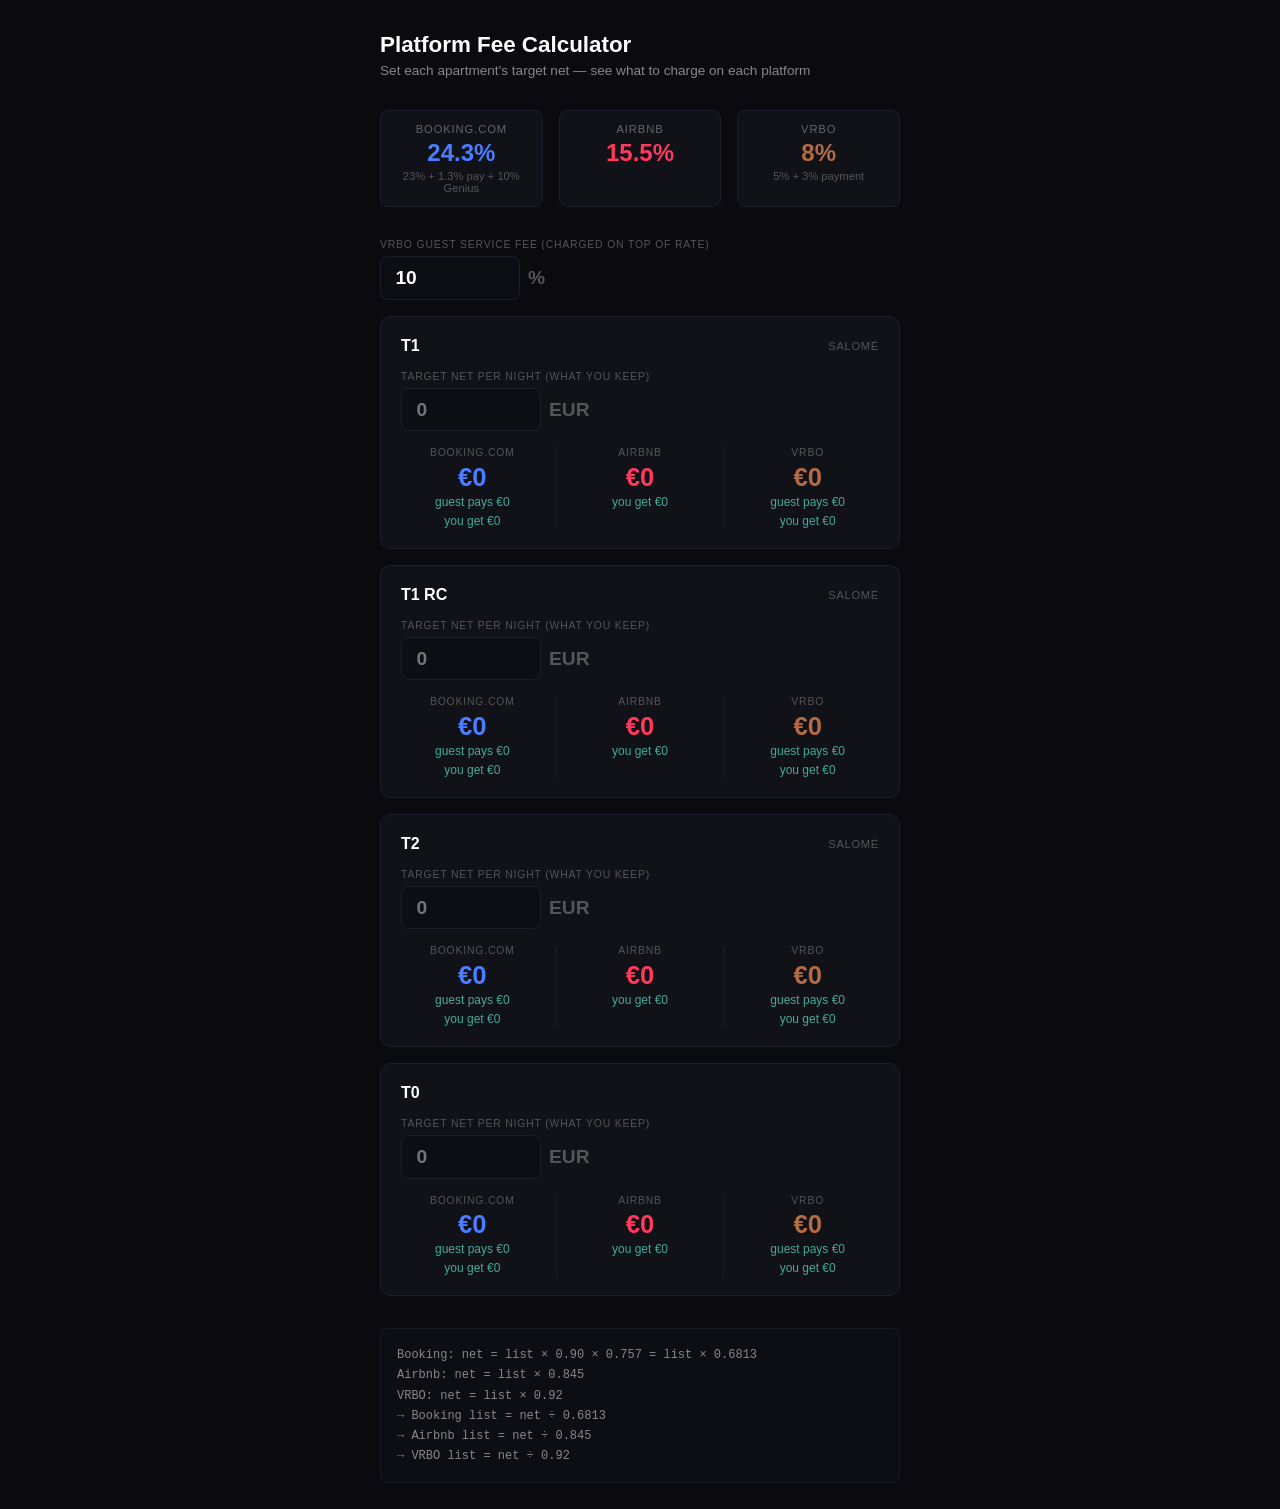
==== fee-calculator.html @ cbc7a429 "Show VRBO guest fee and guest-paid amount in fee calculator" ====
<!DOCTYPE html>
<html lang="en">
<head>
  <meta charset="UTF-8">
  <meta name="viewport" content="width=device-width, initial-scale=1.0">
  <title>Platform Fee Calculator</title>
  <style>
    * { margin: 0; padding: 0; box-sizing: border-box; }

    body {
      font-family: -apple-system, BlinkMacSystemFont, 'Segoe UI', Roboto, sans-serif;
      background: #0a0a0f;
      color: #e0e0e0;
      min-height: 100vh;
      padding: 2rem 1rem;
    }

    .container {
      max-width: 520px;
      margin: 0 auto;
    }

    h1 {
      font-size: 1.4rem;
      font-weight: 600;
      color: #fff;
      margin-bottom: 0.3rem;
    }

    .subtitle {
      font-size: 0.85rem;
      color: #888;
      margin-bottom: 2rem;
    }

    .fee-info {
      display: flex;
      gap: 1rem;
      margin-bottom: 2rem;
    }

    .fee-badge {
      flex: 1;
      background: #111118;
      border: 1px solid #1e1e2a;
      border-radius: 8px;
      padding: 0.75rem 1rem;
      text-align: center;
    }

    .fee-badge .platform {
      font-size: 0.7rem;
      text-transform: uppercase;
      letter-spacing: 0.08em;
      color: #666;
      margin-bottom: 0.25rem;
    }

    .fee-badge .rate {
      font-size: 1.5rem;
      font-weight: 700;
      color: #fff;
    }

    .fee-badge.booking .rate { color: #4a7dff; }
    .fee-badge.airbnb .rate { color: #ff385c; }
    .fee-badge.vrbo .rate { color: #b26b42; }

    .fee-badge .extra {
      font-size: 0.7rem;
      color: #555;
      margin-top: 0.2rem;
    }

    .apt-input {
      margin-bottom: 1rem;
    }

    .apt-input label {
      display: block;
      font-size: 0.65rem;
      text-transform: uppercase;
      letter-spacing: 0.08em;
      color: #555;
      margin-bottom: 0.4rem;
    }

    .apt-input .input-row {
      display: flex;
      align-items: center;
      gap: 0.5rem;
    }

    .apt-input input {
      flex: 1;
      background: #0d0d14;
      border: 1px solid #1e1e2a;
      border-radius: 8px;
      padding: 0.6rem 0.9rem;
      color: #fff;
      font-size: 1.2rem;
      font-weight: 600;
      outline: none;
      transition: border-color 0.2s;
      max-width: 140px;
    }

    .apt-input input:focus {
      border-color: #333;
    }

    .apt-input .currency {
      font-size: 1.2rem;
      font-weight: 600;
      color: #555;
    }

    .apartments {
      display: flex;
      flex-direction: column;
      gap: 1rem;
    }

    .apt-card {
      background: #111118;
      border: 1px solid #1e1e2a;
      border-radius: 10px;
      padding: 1.25rem;
    }

    .apt-header {
      display: flex;
      justify-content: space-between;
      align-items: center;
      margin-bottom: 1rem;
    }

    .apt-name {
      font-size: 1rem;
      font-weight: 600;
      color: #fff;
    }

    .apt-location {
      font-size: 0.7rem;
      color: #555;
      text-transform: uppercase;
      letter-spacing: 0.06em;
    }

    .platforms {
      display: flex;
      gap: 0.75rem;
    }

    .platform-col {
      flex: 1;
      text-align: center;
    }

    .platform-col .label {
      font-size: 0.65rem;
      text-transform: uppercase;
      letter-spacing: 0.08em;
      color: #555;
      margin-bottom: 0.4rem;
    }

    .platform-col .price {
      font-size: 1.6rem;
      font-weight: 700;
      color: #fff;
      line-height: 1;
    }

    .platform-col .net {
      font-size: 0.75rem;
      color: #4a9;
      margin-top: 0.3rem;
    }

    .platform-col.booking .price { color: #4a7dff; }
    .platform-col.airbnb .price { color: #ff385c; }
    .platform-col.vrbo .price { color: #b26b42; }

    .divider {
      width: 1px;
      background: #1e1e2a;
    }

    .formula {
      margin-top: 2rem;
      padding: 1rem;
      background: #0d0d14;
      border: 1px solid #1a1a24;
      border-radius: 8px;
      font-size: 0.75rem;
      color: #555;
      line-height: 1.6;
    }

    .formula code {
      color: #888;
      font-family: 'SF Mono', 'Fira Code', monospace;
    }

    @media (max-width: 400px) {
      .platform-col .price { font-size: 1.2rem; }
      .platform-col .net { font-size: 0.65rem; }
      .fee-info { flex-direction: column; gap: 0.5rem; }
    }
  </style>
</head>
<body>
  <div class="container">
    <h1>Platform Fee Calculator</h1>
    <p class="subtitle">Set each apartment's target net — see what to charge on each platform</p>

    <div class="fee-info">
      <div class="fee-badge booking">
        <div class="platform">Booking.com</div>
        <div class="rate">24.3%</div>
        <div class="extra">23% + 1.3% pay + 10% Genius</div>
      </div>
      <div class="fee-badge airbnb">
        <div class="platform">Airbnb</div>
        <div class="rate">15.5%</div>
      </div>
      <div class="fee-badge vrbo">
        <div class="platform">VRBO</div>
        <div class="rate">8%</div>
        <div class="extra">5% + 3% payment</div>
      </div>
    </div>

    <div class="apt-input settings">
      <label>VRBO guest service fee (charged on top of rate)</label>
      <div class="input-row">
        <input type="number" id="vrboGuestFee" value="10" min="0" step="0.5" inputmode="decimal">
        <span class="currency">%</span>
      </div>
    </div>

    <div class="apartments" id="apartments"></div>

    <div class="formula">
      <code>Booking: net = list × 0.90 × 0.757 = list × 0.6813</code><br>
      <code>Airbnb: net = list × 0.845</code><br>
      <code>VRBO: net = list × 0.92</code><br>
      <code>→ Booking list = net ÷ 0.6813</code><br>
      <code>→ Airbnb list = net ÷ 0.845</code><br>
      <code>→ VRBO list = net ÷ 0.92</code>
    </div>
  </div>

  <script>
    const APARTMENTS = [
      { name: 'T1', location: 'Salomé' },
      { name: 'T1 RC', location: 'Salomé' },
      { name: 'T2', location: 'Salomé' },
      { name: 'T0', location: '' },
    ];

    const BOOKING_FEE = 0.23;
    const BOOKING_PAYMENT_FEE = 0.013;
    const BOOKING_GENIUS = 0.10;
    const AIRBNB_FEE = 0.155;
    const VRBO_FEE = 0.08;

    // Booking: list → 10% Genius → guest pays 90% → 24.3% fees (23% + 1.3% payment) on that
    // net = list × (1 - 0.10) × (1 - 0.243) = list × 0.6813
    // list = net ÷ 0.6813
    const BOOKING_TOTAL_FEE = BOOKING_FEE + BOOKING_PAYMENT_FEE; // 0.243
    const BOOKING_NET = (1 - BOOKING_GENIUS) * (1 - BOOKING_TOTAL_FEE); // 0.6813

    // Airbnb: list price → 15.5% host fee
    // net = list × (1 - 0.155) = list × 0.845
    const AIRBNB_NET = 1 - AIRBNB_FEE; // 0.845

    // VRBO: list price → 8% host fee (5% commission + 3% payment fee)
    // net = list × (1 - 0.08) = list × 0.92
    const VRBO_NET = 1 - VRBO_FEE; // 0.92

    function calc(targetNet, vrboGuestFee) {
      const booking = targetNet / BOOKING_NET;
      const airbnb = targetNet / AIRBNB_NET;
      const vrbo = targetNet / VRBO_NET;
      const guestPaysBooking = booking * (1 - BOOKING_GENIUS);
      const guestPaysVrbo = vrbo * (1 + vrboGuestFee);
      return {
        booking: Math.round(booking),
        airbnb: Math.round(airbnb),
        vrbo: Math.round(vrbo),
        guestPaysBooking: Math.round(guestPaysBooking),
        guestPaysVrbo: Math.round(guestPaysVrbo),
        netBooking: Math.round(guestPaysBooking * (1 - BOOKING_TOTAL_FEE)),
        netAirbnb: Math.round(airbnb * AIRBNB_NET),
        netVrbo: Math.round(vrbo * VRBO_NET),
      };
    }

    function render() {
      const container = document.getElementById('apartments');
      container.innerHTML = '';

      APARTMENTS.forEach((apt, idx) => {
        const card = document.createElement('div');
        card.className = 'apt-card';
        card.innerHTML = `
          <div class="apt-header">
            <span class="apt-name">${apt.name}</span>
            ${apt.location ? `<span class="apt-location">${apt.location}</span>` : ''}
          </div>
          <div class="apt-input">
            <label>Target net per night (what you keep)</label>
            <div class="input-row">
              <input type="number" class="apt-net" data-idx="${idx}" min="0" step="1" inputmode="decimal" placeholder="0">
              <span class="currency">EUR</span>
            </div>
          </div>
          <div class="platforms">
            <div class="platform-col booking">
              <div class="label">Booking.com</div>
              <div class="price">&euro;<span class="v-booking">-</span></div>
              <div class="net">guest pays &euro;<span class="v-guest">-</span></div>
              <div class="net">you get &euro;<span class="v-netbooking">-</span></div>
            </div>
            <div class="divider"></div>
            <div class="platform-col airbnb">
              <div class="label">Airbnb</div>
              <div class="price">&euro;<span class="v-airbnb">-</span></div>
              <div class="net">you get &euro;<span class="v-netairbnb">-</span></div>
            </div>
            <div class="divider"></div>
            <div class="platform-col vrbo">
              <div class="label">VRBO</div>
              <div class="price">&euro;<span class="v-vrbo">-</span></div>
              <div class="net">guest pays &euro;<span class="v-guestvrbo">-</span></div>
              <div class="net">you get &euro;<span class="v-netvrbo">-</span></div>
            </div>
          </div>
        `;
        container.appendChild(card);

        const input = card.querySelector('.apt-net');
        input.value = apt.defaultNet !== undefined ? apt.defaultNet : '';
        input.addEventListener('input', () => updateCard(card, input.value));
        updateCard(card, input.value);
      });
    }

    function updateCard(card, rawValue) {
      const target = parseFloat(rawValue) || 0;
      const vrboGuestFee = (parseFloat(document.getElementById('vrboGuestFee').value) || 0) / 100;
      const r = calc(target, vrboGuestFee);
      card.querySelector('.v-booking').textContent = r.booking;
      card.querySelector('.v-guest').textContent = r.guestPaysBooking;
      card.querySelector('.v-netbooking').textContent = r.netBooking;
      card.querySelector('.v-airbnb').textContent = r.airbnb;
      card.querySelector('.v-netairbnb').textContent = r.netAirbnb;
      card.querySelector('.v-vrbo').textContent = r.vrbo;
      card.querySelector('.v-guestvrbo').textContent = r.guestPaysVrbo;
      card.querySelector('.v-netvrbo').textContent = r.netVrbo;
    }

    function refreshAll() {
      document.querySelectorAll('.apt-card').forEach(card => {
        const input = card.querySelector('.apt-net');
        updateCard(card, input.value);
      });
    }

    document.getElementById('vrboGuestFee').addEventListener('input', refreshAll);

    render();
  </script>
</body>
</html>
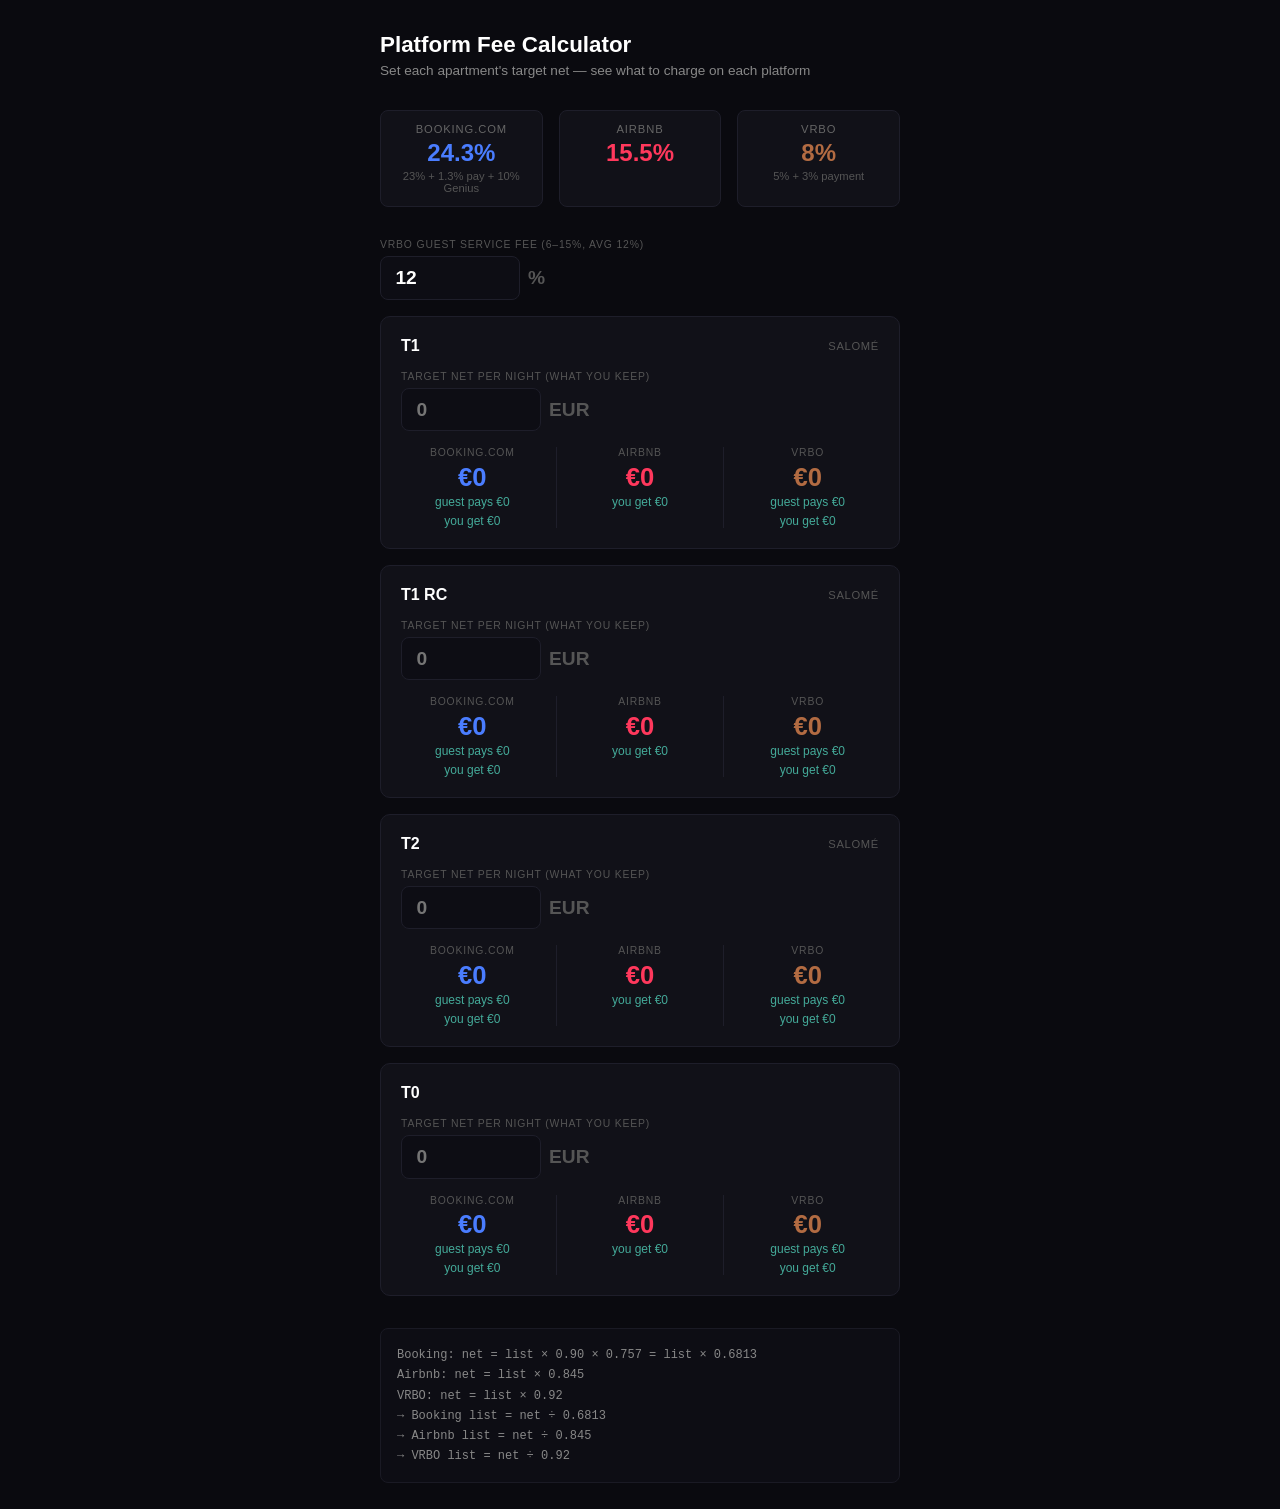
==== commit 1ffc4301: "Set VRBO guest fee default to 12%" ====
--- a/fee-calculator.html
+++ b/fee-calculator.html
@@ -234,9 +234,9 @@
     </div>
 
     <div class="apt-input settings">
-      <label>VRBO guest service fee (charged on top of rate)</label>
+      <label>VRBO guest service fee (6–15%, avg 12%)</label>
       <div class="input-row">
-        <input type="number" id="vrboGuestFee" value="10" min="0" step="0.5" inputmode="decimal">
+        <input type="number" id="vrboGuestFee" value="12" min="0" step="0.5" inputmode="decimal">
         <span class="currency">%</span>
       </div>
     </div>
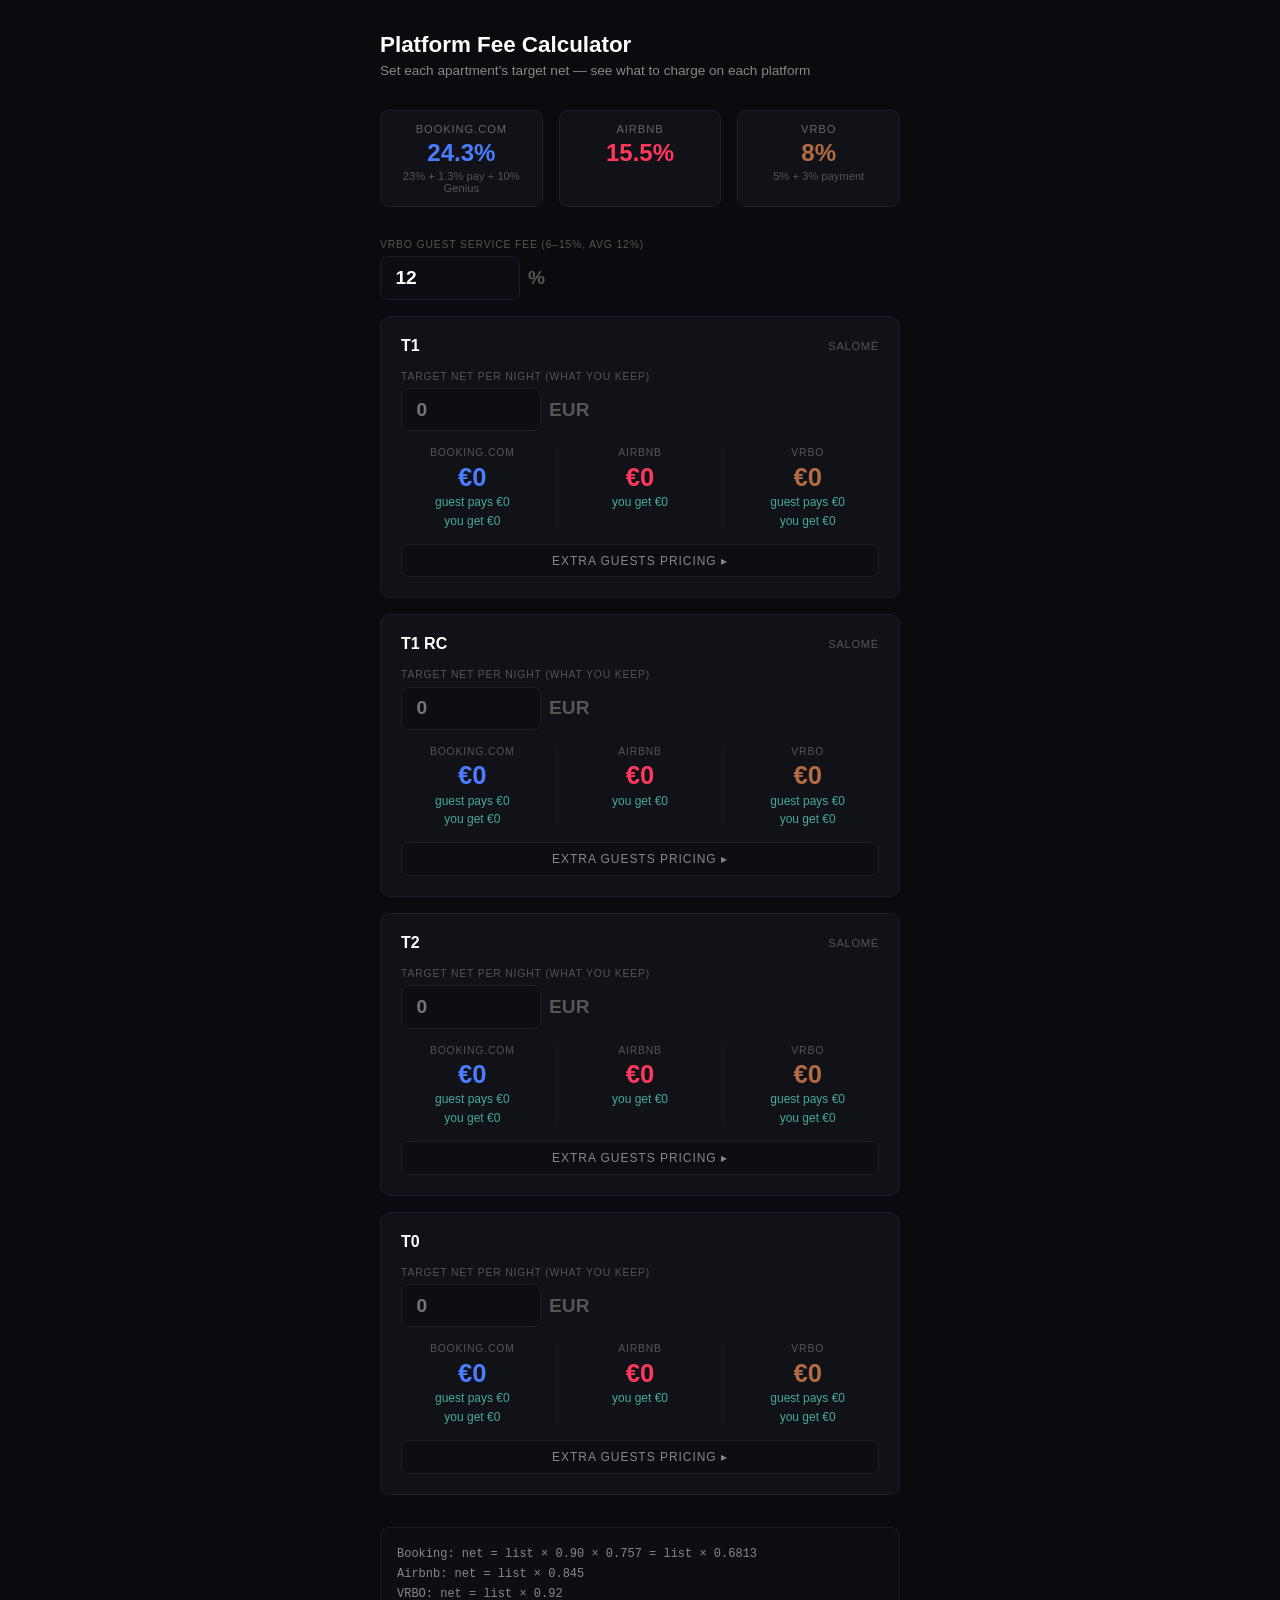
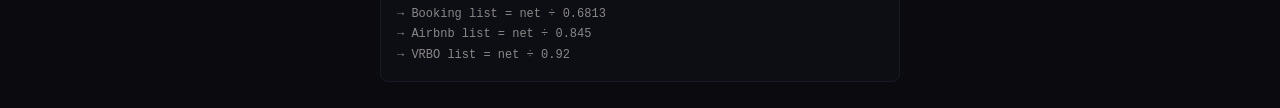
==== commit 2acfedcf: "Add extra guests pricing tab with derived Airbnb flat fees" ====
--- a/fee-calculator.html
+++ b/fee-calculator.html
@@ -187,6 +187,89 @@
       width: 1px;
       background: #1e1e2a;
     }
+
+    .extra-toggle {
+      width: 100%;
+      margin-top: 1rem;
+      padding: 0.55rem;
+      background: #0d0d14;
+      border: 1px solid #1e1e2a;
+      border-radius: 8px;
+      color: #888;
+      font-size: 0.75rem;
+      text-transform: uppercase;
+      letter-spacing: 0.08em;
+      cursor: pointer;
+      transition: border-color 0.2s, color 0.2s;
+    }
+
+    .extra-toggle:hover {
+      border-color: #333;
+      color: #ccc;
+    }
+
+    .extra-section {
+      display: none;
+      margin-top: 1rem;
+      border-top: 1px solid #1e1e2a;
+      padding-top: 1rem;
+    }
+
+    .extra-section.open { display: block; }
+
+    .extra-summary {
+      font-size: 0.85rem;
+      color: #aaa;
+      line-height: 1.5;
+      margin-bottom: 1rem;
+    }
+
+    .extra-summary strong { color: #fff; }
+
+    .extra-inputs {
+      display: flex;
+      gap: 1rem;
+      margin-bottom: 1rem;
+    }
+
+    .extra-inputs .apt-input { margin-bottom: 0; }
+
+    .extra-inputs .apt-input input { max-width: 110px; }
+
+    .extra-table {
+      width: 100%;
+      border-collapse: collapse;
+      font-size: 0.8rem;
+    }
+
+    .extra-table th {
+      text-align: left;
+      color: #555;
+      font-weight: 600;
+      text-transform: uppercase;
+      font-size: 0.65rem;
+      letter-spacing: 0.06em;
+      padding: 0.4rem 0.5rem;
+      border-bottom: 1px solid #1e1e2a;
+    }
+
+    .extra-table td {
+      padding: 0.45rem 0.5rem;
+      border-bottom: 1px solid #12121a;
+      color: #bbb;
+      text-align: right;
+    }
+
+    .extra-table td:first-child { text-align: left; color: #fff; font-weight: 600; }
+
+    .extra-table tr.base-row td { color: #888; }
+
+    .extra-table tr.match-row td {
+      background: rgba(74, 125, 255, 0.08);
+      color: #fff;
+    }
+
+    .extra-table td .nan { color: #666; }
 
     .formula {
       margin-top: 2rem;
@@ -254,11 +337,12 @@
   </div>
 
   <script>
+    // Booking per-occupancy multipliers (%; base occupancy = 0%)
     const APARTMENTS = [
-      { name: 'T1', location: 'Salomé' },
-      { name: 'T1 RC', location: 'Salomé' },
-      { name: 'T2', location: 'Salomé' },
-      { name: 'T0', location: '' },
+      { name: 'T1', location: 'Salomé', basePax: 2, maxPax: 4, mult: { 1: -10, 3: 15, 4: 25 } },
+      { name: 'T1 RC', location: 'Salomé', basePax: 2, maxPax: 4, mult: { 1: -10, 3: 15, 4: 25 } },
+      { name: 'T2', location: 'Salomé', basePax: 4, maxPax: 6, mult: { 1: -10, 2: -7, 3: -5, 5: 18, 6: 25 } },
+      { name: 'T0', location: '', basePax: 2, maxPax: 3, mult: { 1: -5, 3: 20 } },
     ];
 
     const BOOKING_FEE = 0.23;
@@ -339,6 +423,37 @@
               <div class="net">you get &euro;<span class="v-netvrbo">-</span></div>
             </div>
           </div>
+          <button type="button" class="extra-toggle" data-idx="${idx}">Extra guests pricing &#9656;</button>
+          <div class="extra-section" data-idx="${idx}">
+            <div class="extra-summary"></div>
+            <div class="extra-inputs">
+              <div class="apt-input">
+                <label>Base rate / night</label>
+                <div class="input-row">
+                  <input type="number" class="extra-base" data-idx="${idx}" min="0" step="1" inputmode="decimal">
+                  <span class="currency">EUR</span>
+                </div>
+              </div>
+              <div class="apt-input">
+                <label>Stay (nights)</label>
+                <div class="input-row">
+                  <input type="number" class="extra-nights" data-idx="${idx}" value="5" min="1" step="1" inputmode="decimal">
+                </div>
+              </div>
+            </div>
+            <table class="extra-table">
+              <thead>
+                <tr>
+                  <th>Guests</th>
+                  <th>Booking /night (with Genius)</th>
+                  <th>Airbnb /night</th>
+                  <th>Booking stay</th>
+                  <th>Airbnb stay</th>
+                </tr>
+              </thead>
+              <tbody></tbody>
+            </table>
+          </div>
         `;
         container.appendChild(card);
 
@@ -346,7 +461,81 @@
         input.value = apt.defaultNet !== undefined ? apt.defaultNet : '';
         input.addEventListener('input', () => updateCard(card, input.value));
         updateCard(card, input.value);
+
+        const toggle = card.querySelector('.extra-toggle');
+        toggle.addEventListener('click', () => {
+          const section = card.querySelector('.extra-section');
+          const isOpen = section.classList.toggle('open');
+          toggle.textContent = isOpen ? 'Extra guests pricing \u25be' : 'Extra guests pricing \u25b8';
+          updateExtra(card);
+        });
+
+        const baseInput = card.querySelector('.extra-base');
+        baseInput.addEventListener('input', () => updateExtra(card));
+
+        const nightsInput = card.querySelector('.extra-nights');
+        nightsInput.addEventListener('input', () => updateExtra(card));
       });
+    }
+
+    function updateExtra(card) {
+      const idx = parseInt(card.querySelector('.extra-toggle').dataset.idx);
+      const apt = APARTMENTS[idx];
+      const targetNet = parseFloat(card.querySelector('.apt-net').value) || 0;
+      const r = calc(targetNet, 0.12);
+
+      // Default base rate = Airbnb list price for that net; editable
+      const baseInput = card.querySelector('.extra-base');
+      if (!card.dataset.baseSet) {
+        baseInput.value = r.airbnb;
+        card.dataset.baseSet = '1';
+      }
+      const R = parseFloat(baseInput.value) || 0;
+      const nights = parseFloat(card.querySelector('.extra-nights').value) || 1;
+
+      // Booking extra % for first extra guest → derives Airbnb flat fee X
+      const firstExtra = apt.basePax + 1;
+      const firstExtraMult = (apt.mult[firstExtra] !== undefined) ? apt.mult[firstExtra] : 0;
+      // X = R × ((1 + m%) × 0.90 − 1)  [Genius 10% applied on Booking]
+      const X = Math.round(R * (((1 + firstExtraMult / 100) * 0.90) - 1));
+
+      const genius = 0.10;
+      const tbody = card.querySelector('.extra-table tbody');
+      tbody.innerHTML = '';
+
+      for (let pax = 1; pax <= apt.maxPax; pax++) {
+        const m = (apt.mult[pax] !== undefined) ? apt.mult[pax] : 0;
+        const bookingNight = Math.round(R * (1 + m / 100) * (1 - genius));
+        const airbnbNight = Math.round(R + X * Math.max(0, pax - apt.basePax));
+        const bookingStay = bookingNight * nights;
+        const airbnbStay = airbnbNight * nights;
+
+        const tr = document.createElement('tr');
+        if (pax === apt.basePax) tr.className = 'base-row';
+        if (pax === firstExtra) tr.className = 'match-row';
+        const multLabel = (m === 0) ? ''
+          : (m > 0 ? `+${m}%` : `${m}%`);
+        tr.innerHTML = `
+          <td>${pax} pax</td>
+          <td>&euro;${bookingNight} <span style="color:#666">${multLabel}</span></td>
+          <td>&euro;${airbnbNight}</td>
+          <td>&euro;${bookingStay}</td>
+          <td>&euro;${airbnbStay}</td>
+        `;
+        tbody.appendChild(tr);
+      }
+
+      const summary = card.querySelector('.extra-summary');
+      summary.innerHTML = `
+        Base occupancy <strong>${apt.basePax} pax</strong> (included in rate).
+        On Booking, first extra guest adds
+        <strong>${firstExtraMult > 0 ? '+' : ''}${firstExtraMult}%</strong> before the 10% Genius discount.
+        <br>
+        Airbnb extra fee to set:
+        <strong>&euro;${X} per person / night</strong>
+        (${R === 0 ? '0' : Math.round(((1 + firstExtraMult / 100) * 0.90 - 1) * 100)}% of base rate) &mdash; this makes
+        <strong>${firstExtra} pax</strong> match Booking exactly.
+      `;
     }
 
     function updateCard(card, rawValue) {
@@ -361,6 +550,11 @@
       card.querySelector('.v-vrbo').textContent = r.vrbo;
       card.querySelector('.v-guestvrbo').textContent = r.guestPaysVrbo;
       card.querySelector('.v-netvrbo').textContent = r.netVrbo;
+      const section = card.querySelector('.extra-section');
+      if (section && section.classList.contains('open')) {
+        delete card.dataset.baseSet;
+        updateExtra(card);
+      }
     }
 
     function refreshAll() {
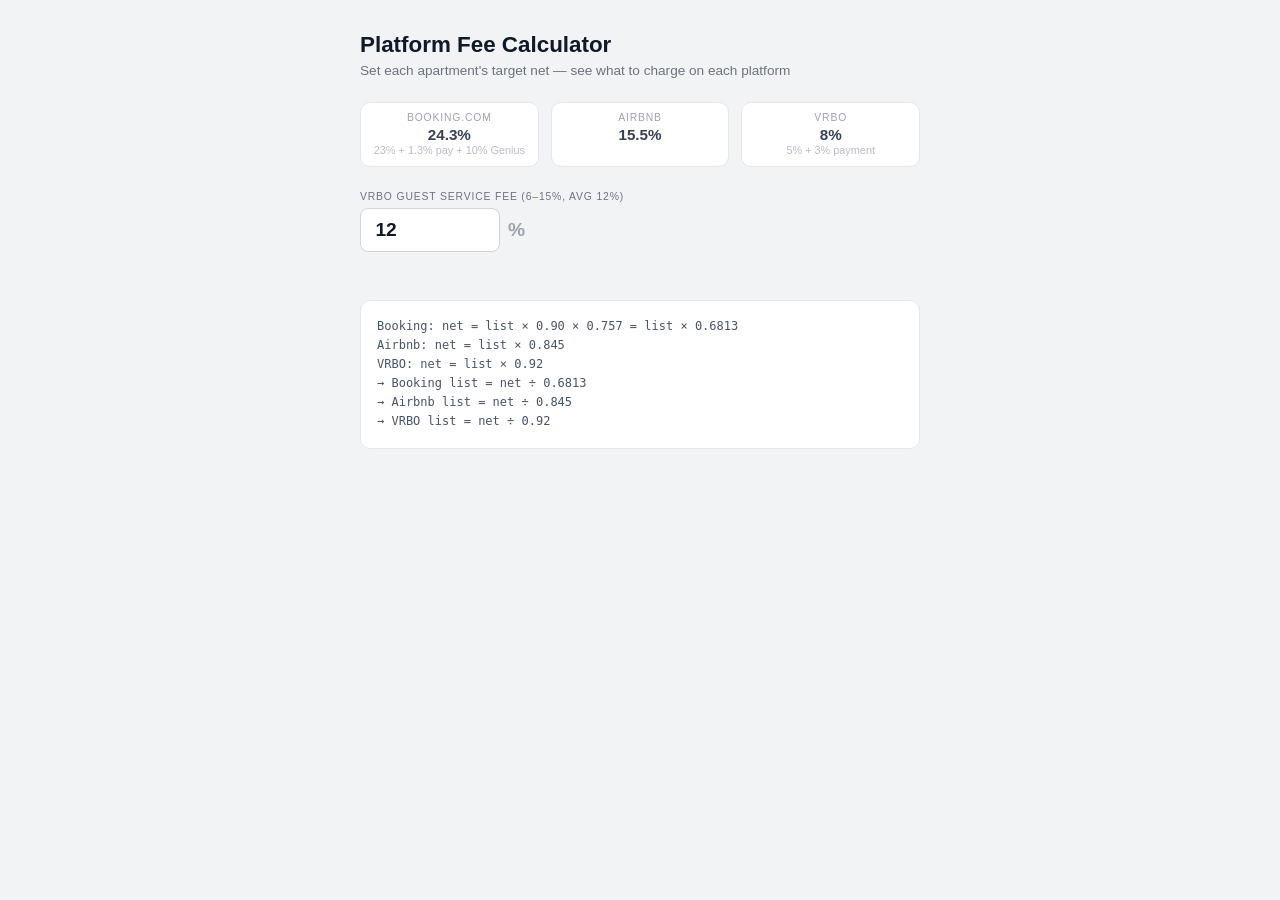
==== commit eb7876a8: "Light theme redesign; visible base price reference; color-coded apartment groups" ====
--- a/fee-calculator.html
+++ b/fee-calculator.html
@@ -9,67 +9,63 @@
 
     body {
       font-family: -apple-system, BlinkMacSystemFont, 'Segoe UI', Roboto, sans-serif;
-      background: #0a0a0f;
-      color: #e0e0e0;
+      background: #f2f3f5;
+      color: #1f2430;
       min-height: 100vh;
       padding: 2rem 1rem;
     }
 
     .container {
-      max-width: 520px;
+      max-width: 560px;
       margin: 0 auto;
     }
 
     h1 {
       font-size: 1.4rem;
-      font-weight: 600;
-      color: #fff;
+      font-weight: 700;
+      color: #111827;
       margin-bottom: 0.3rem;
     }
 
     .subtitle {
       font-size: 0.85rem;
-      color: #888;
-      margin-bottom: 2rem;
+      color: #6b7280;
+      margin-bottom: 1.5rem;
     }
 
     .fee-info {
       display: flex;
-      gap: 1rem;
-      margin-bottom: 2rem;
+      gap: 0.75rem;
+      margin-bottom: 1.5rem;
     }
 
     .fee-badge {
       flex: 1;
-      background: #111118;
-      border: 1px solid #1e1e2a;
-      border-radius: 8px;
-      padding: 0.75rem 1rem;
+      background: #fff;
+      border: 1px solid #e5e7eb;
+      border-radius: 10px;
+      padding: 0.6rem 0.75rem;
       text-align: center;
     }
 
     .fee-badge .platform {
-      font-size: 0.7rem;
+      font-size: 0.65rem;
       text-transform: uppercase;
       letter-spacing: 0.08em;
-      color: #666;
-      margin-bottom: 0.25rem;
+      color: #9ca3af;
+      margin-bottom: 0.15rem;
     }
 
     .fee-badge .rate {
-      font-size: 1.5rem;
+      font-size: 0.95rem;
       font-weight: 700;
-      color: #fff;
-    }
-
-    .fee-badge.booking .rate { color: #4a7dff; }
-    .fee-badge.airbnb .rate { color: #ff385c; }
-    .fee-badge.vrbo .rate { color: #b26b42; }
+      color: #374151;
+    }
 
     .fee-badge .extra {
-      font-size: 0.7rem;
-      color: #555;
-      margin-top: 0.2rem;
+      font-size: 0.68rem;
+      color: #b6bcc6;
+      margin-top: 0.1rem;
     }
 
     .apt-input {
@@ -81,7 +77,7 @@
       font-size: 0.65rem;
       text-transform: uppercase;
       letter-spacing: 0.08em;
-      color: #555;
+      color: #6b7280;
       margin-bottom: 0.4rem;
     }
 
@@ -93,11 +89,11 @@
 
     .apt-input input {
       flex: 1;
-      background: #0d0d14;
-      border: 1px solid #1e1e2a;
+      background: #fff;
+      border: 1px solid #d1d5db;
       border-radius: 8px;
       padding: 0.6rem 0.9rem;
-      color: #fff;
+      color: #111827;
       font-size: 1.2rem;
       font-weight: 600;
       outline: none;
@@ -106,13 +102,13 @@
     }
 
     .apt-input input:focus {
-      border-color: #333;
+      border-color: #2563eb;
     }
 
     .apt-input .currency {
       font-size: 1.2rem;
       font-weight: 600;
-      color: #555;
+      color: #9ca3af;
     }
 
     .apartments {
@@ -122,80 +118,95 @@
     }
 
     .apt-card {
-      background: #111118;
-      border: 1px solid #1e1e2a;
-      border-radius: 10px;
-      padding: 1.25rem;
+      background: #fff;
+      border: 1px solid #e5e7eb;
+      border-top: 3px solid #cbd5e1;
+      border-radius: 12px;
+      padding: 1.15rem 1.25rem 1.25rem;
+      box-shadow: 0 1px 3px rgba(15, 23, 42, 0.05);
     }
 
     .apt-header {
       display: flex;
       justify-content: space-between;
       align-items: center;
-      margin-bottom: 1rem;
+      margin-bottom: 0.85rem;
     }
 
     .apt-name {
       font-size: 1rem;
-      font-weight: 600;
-      color: #fff;
+      font-weight: 700;
+      color: #111827;
     }
 
     .apt-location {
       font-size: 0.7rem;
-      color: #555;
+      color: #9ca3af;
       text-transform: uppercase;
       letter-spacing: 0.06em;
     }
 
+    .keep-badge {
+      display: inline-block;
+      font-size: 0.75rem;
+      color: #6b7280;
+      background: #f8fafc;
+      border: 1px solid #eef1f6;
+      border-radius: 999px;
+      padding: 0.3rem 0.7rem;
+      margin-bottom: 0.75rem;
+    }
+
+    .keep-badge strong { color: #111827; font-weight: 700; }
+
     .platforms {
       display: flex;
-      gap: 0.75rem;
+      gap: 0.5rem;
     }
 
     .platform-col {
       flex: 1;
       text-align: center;
+      background: #f8fafc;
+      border: 1px solid #eef1f6;
+      border-radius: 10px;
+      padding: 0.75rem 0.35rem 0.7rem;
     }
 
     .platform-col .label {
       font-size: 0.65rem;
       text-transform: uppercase;
       letter-spacing: 0.08em;
-      color: #555;
-      margin-bottom: 0.4rem;
+      color: #94a3b8;
+      margin-bottom: 0.35rem;
     }
 
     .platform-col .price {
-      font-size: 1.6rem;
+      font-size: 1.4rem;
       font-weight: 700;
-      color: #fff;
+      color: #111827;
       line-height: 1;
     }
 
     .platform-col .net {
-      font-size: 0.75rem;
-      color: #4a9;
+      font-size: 0.72rem;
+      color: #0f766e;
       margin-top: 0.3rem;
     }
 
-    .platform-col.booking .price { color: #4a7dff; }
-    .platform-col.airbnb .price { color: #ff385c; }
-    .platform-col.vrbo .price { color: #b26b42; }
-
     .divider {
-      width: 1px;
-      background: #1e1e2a;
+      width: 0;
+      display: none;
     }
 
     .extra-toggle {
       width: 100%;
       margin-top: 1rem;
       padding: 0.55rem;
-      background: #0d0d14;
-      border: 1px solid #1e1e2a;
+      background: #fff;
+      border: 1px solid #e5e7eb;
       border-radius: 8px;
-      color: #888;
+      color: #64748b;
       font-size: 0.75rem;
       text-transform: uppercase;
       letter-spacing: 0.08em;
@@ -204,14 +215,14 @@
     }
 
     .extra-toggle:hover {
-      border-color: #333;
-      color: #ccc;
+      border-color: #94a3b8;
+      color: #334155;
     }
 
     .extra-section {
       display: none;
       margin-top: 1rem;
-      border-top: 1px solid #1e1e2a;
+      border-top: 1px solid #eef1f6;
       padding-top: 1rem;
     }
 
@@ -219,12 +230,12 @@
 
     .extra-summary {
       font-size: 0.85rem;
-      color: #aaa;
+      color: #475569;
       line-height: 1.5;
       margin-bottom: 1rem;
     }
 
-    .extra-summary strong { color: #fff; }
+    .extra-summary strong { color: #111827; }
 
     .extra-inputs {
       display: flex;
@@ -244,51 +255,51 @@
 
     .extra-table th {
       text-align: left;
-      color: #555;
+      color: #94a3b8;
       font-weight: 600;
       text-transform: uppercase;
       font-size: 0.65rem;
       letter-spacing: 0.06em;
       padding: 0.4rem 0.5rem;
-      border-bottom: 1px solid #1e1e2a;
+      border-bottom: 1px solid #eef1f6;
     }
 
     .extra-table td {
       padding: 0.45rem 0.5rem;
-      border-bottom: 1px solid #12121a;
-      color: #bbb;
+      border-bottom: 1px solid #f1f5f9;
+      color: #475569;
       text-align: right;
     }
 
-    .extra-table td:first-child { text-align: left; color: #fff; font-weight: 600; }
-
-    .extra-table tr.base-row td { color: #888; }
+    .extra-table td:first-child { text-align: left; color: #111827; font-weight: 600; }
+
+    .extra-table tr.base-row td { color: #b0b7c3; }
 
     .extra-table tr.match-row td {
-      background: rgba(74, 125, 255, 0.08);
-      color: #fff;
-    }
-
-    .extra-table td .nan { color: #666; }
+      background: #eef4ff;
+      color: #1e40af;
+    }
+
+    .extra-table td .nan { color: #9ca3af; }
 
     .formula {
       margin-top: 2rem;
       padding: 1rem;
-      background: #0d0d14;
-      border: 1px solid #1a1a24;
-      border-radius: 8px;
+      background: #fff;
+      border: 1px solid #e5e7eb;
+      border-radius: 10px;
       font-size: 0.75rem;
-      color: #555;
+      color: #6b7280;
       line-height: 1.6;
     }
 
     .formula code {
-      color: #888;
+      color: #475569;
       font-family: 'SF Mono', 'Fira Code', monospace;
     }
 
     @media (max-width: 400px) {
-      .platform-col .price { font-size: 1.2rem; }
+      .platform-col .price { font-size: 1.1rem; }
       .platform-col .net { font-size: 0.65rem; }
       .fee-info { flex-direction: column; gap: 0.5rem; }
     }
@@ -339,10 +350,10 @@
   <script>
     // Booking per-occupancy multipliers (%; base occupancy = 0%)
     const APARTMENTS = [
-      { name: 'T1', location: 'Salomé', basePax: 2, maxPax: 4, mult: { 1: -10, 3: 15, 4: 25 } },
-      { name: 'T1 RC', location: 'Salomé', basePax: 2, maxPax: 4, mult: { 1: -10, 3: 15, 4: 25 } },
-      { name: 'T2', location: 'Salomé', basePax: 4, maxPax: 6, mult: { 1: -10, 2: -7, 3: -5, 5: 18, 6: 25 } },
-      { name: 'T0', location: '', basePax: 2, maxPax: 3, mult: { 1: -5, 3: 20 } },
+      { name: 'T1', location: 'Salomé', basePax: 2, maxPax: 4, mult: { 1: -10, 3: 25, 4: 30 } },
+      { name: 'T1 RC', location: 'Salomé', basePax: 2, maxPax: 4, mult: { 1: -10, 3: 25, 4: 30 } },
+      { name: 'T2', location: 'Salomé', basePax: 4, maxPax: 6, mult: { 1: -10, 2: -7, 3: -5, 5: 25, 6: 30 } },
+      { name: 'T0', location: '', basePax: 2, maxPax: 3, mult: { 1: -5, 3: 25 } },
     ];
 
     const BOOKING_FEE = 0.23;
@@ -390,6 +401,10 @@
       APARTMENTS.forEach((apt, idx) => {
         const card = document.createElement('div');
         card.className = 'apt-card';
+        const accents = ['#2563eb', '#0d9488', '#7c3aed', '#d97706'];
+        const accent = accents[idx % accents.length];
+        card.style.borderTopColor = accent;
+        card.querySelector('.apt-name').style.color = accent;
         card.innerHTML = `
           <div class="apt-header">
             <span class="apt-name">${apt.name}</span>
@@ -402,6 +417,7 @@
               <span class="currency">EUR</span>
             </div>
           </div>
+          <div class="keep-badge">Your target net <strong>&euro;<span class="v-keep">-</span></strong>/night</div>
           <div class="platforms">
             <div class="platform-col booking">
               <div class="label">Booking.com</div>
@@ -435,6 +451,13 @@
                 </div>
               </div>
               <div class="apt-input">
+                <label>Airbnb fee / person / night</label>
+                <div class="input-row">
+                  <input type="number" class="extra-fee" data-idx="${idx}" min="0" step="1" inputmode="decimal">
+                  <span class="currency">EUR</span>
+                </div>
+              </div>
+              <div class="apt-input">
                 <label>Stay (nights)</label>
                 <div class="input-row">
                   <input type="number" class="extra-nights" data-idx="${idx}" value="5" min="1" step="1" inputmode="decimal">
@@ -473,6 +496,12 @@
         const baseInput = card.querySelector('.extra-base');
         baseInput.addEventListener('input', () => updateExtra(card));
 
+        const feeInput = card.querySelector('.extra-fee');
+        feeInput.addEventListener('input', () => {
+          card.dataset.feeOverride = '1';
+          updateExtra(card);
+        });
+
         const nightsInput = card.querySelector('.extra-nights');
         nightsInput.addEventListener('input', () => updateExtra(card));
       });
@@ -497,7 +526,13 @@
       const firstExtra = apt.basePax + 1;
       const firstExtraMult = (apt.mult[firstExtra] !== undefined) ? apt.mult[firstExtra] : 0;
       // X = R × ((1 + m%) × 0.90 − 1)  [Genius 10% applied on Booking]
-      const X = Math.round(R * (((1 + firstExtraMult / 100) * 0.90) - 1));
+      const derivedX = Math.round(R * (((1 + firstExtraMult / 100) * 0.90) - 1));
+
+      const feeInput = card.querySelector('.extra-fee');
+      if (!card.dataset.feeOverride) {
+        feeInput.value = derivedX;
+      }
+      const X = parseFloat(feeInput.value) || 0;
 
       const genius = 0.10;
       const tbody = card.querySelector('.extra-table tbody');
@@ -526,15 +561,21 @@
       }
 
       const summary = card.querySelector('.extra-summary');
+      const matchNight = Math.round(R * (1 + firstExtraMult / 100) * (1 - genius));
+      const matchAirbnb = Math.round(R + X * Math.max(0, firstExtra - apt.basePax));
+      const matchDiff = matchAirbnb - matchNight;
+      const matchNote = card.dataset.feeOverride
+        ? (matchDiff > 0 ? `\u2014 Airbnb runs \u20ac${matchDiff} <b>higher</b> than Booking for ${firstExtra} pax (your choice)` :
+           matchDiff < 0 ? `\u2014 Airbnb runs \u20ac${Math.abs(matchDiff)} <b>lower</b> than Booking for ${firstExtra} pax` : '\u2014 exact match')
+        : `\u2014 this makes <strong>${firstExtra} pax</strong> match Booking exactly`;
       summary.innerHTML = `
         Base occupancy <strong>${apt.basePax} pax</strong> (included in rate).
         On Booking, first extra guest adds
         <strong>${firstExtraMult > 0 ? '+' : ''}${firstExtraMult}%</strong> before the 10% Genius discount.
         <br>
-        Airbnb extra fee to set:
+        Airbnb extra fee:
         <strong>&euro;${X} per person / night</strong>
-        (${R === 0 ? '0' : Math.round(((1 + firstExtraMult / 100) * 0.90 - 1) * 100)}% of base rate) &mdash; this makes
-        <strong>${firstExtra} pax</strong> match Booking exactly.
+        ${matchNote}
       `;
     }
 
@@ -550,6 +591,7 @@
       card.querySelector('.v-vrbo').textContent = r.vrbo;
       card.querySelector('.v-guestvrbo').textContent = r.guestPaysVrbo;
       card.querySelector('.v-netvrbo').textContent = r.netVrbo;
+      card.querySelector('.v-keep').textContent = target;
       const section = card.querySelector('.extra-section');
       if (section && section.classList.contains('open')) {
         delete card.dataset.baseSet;
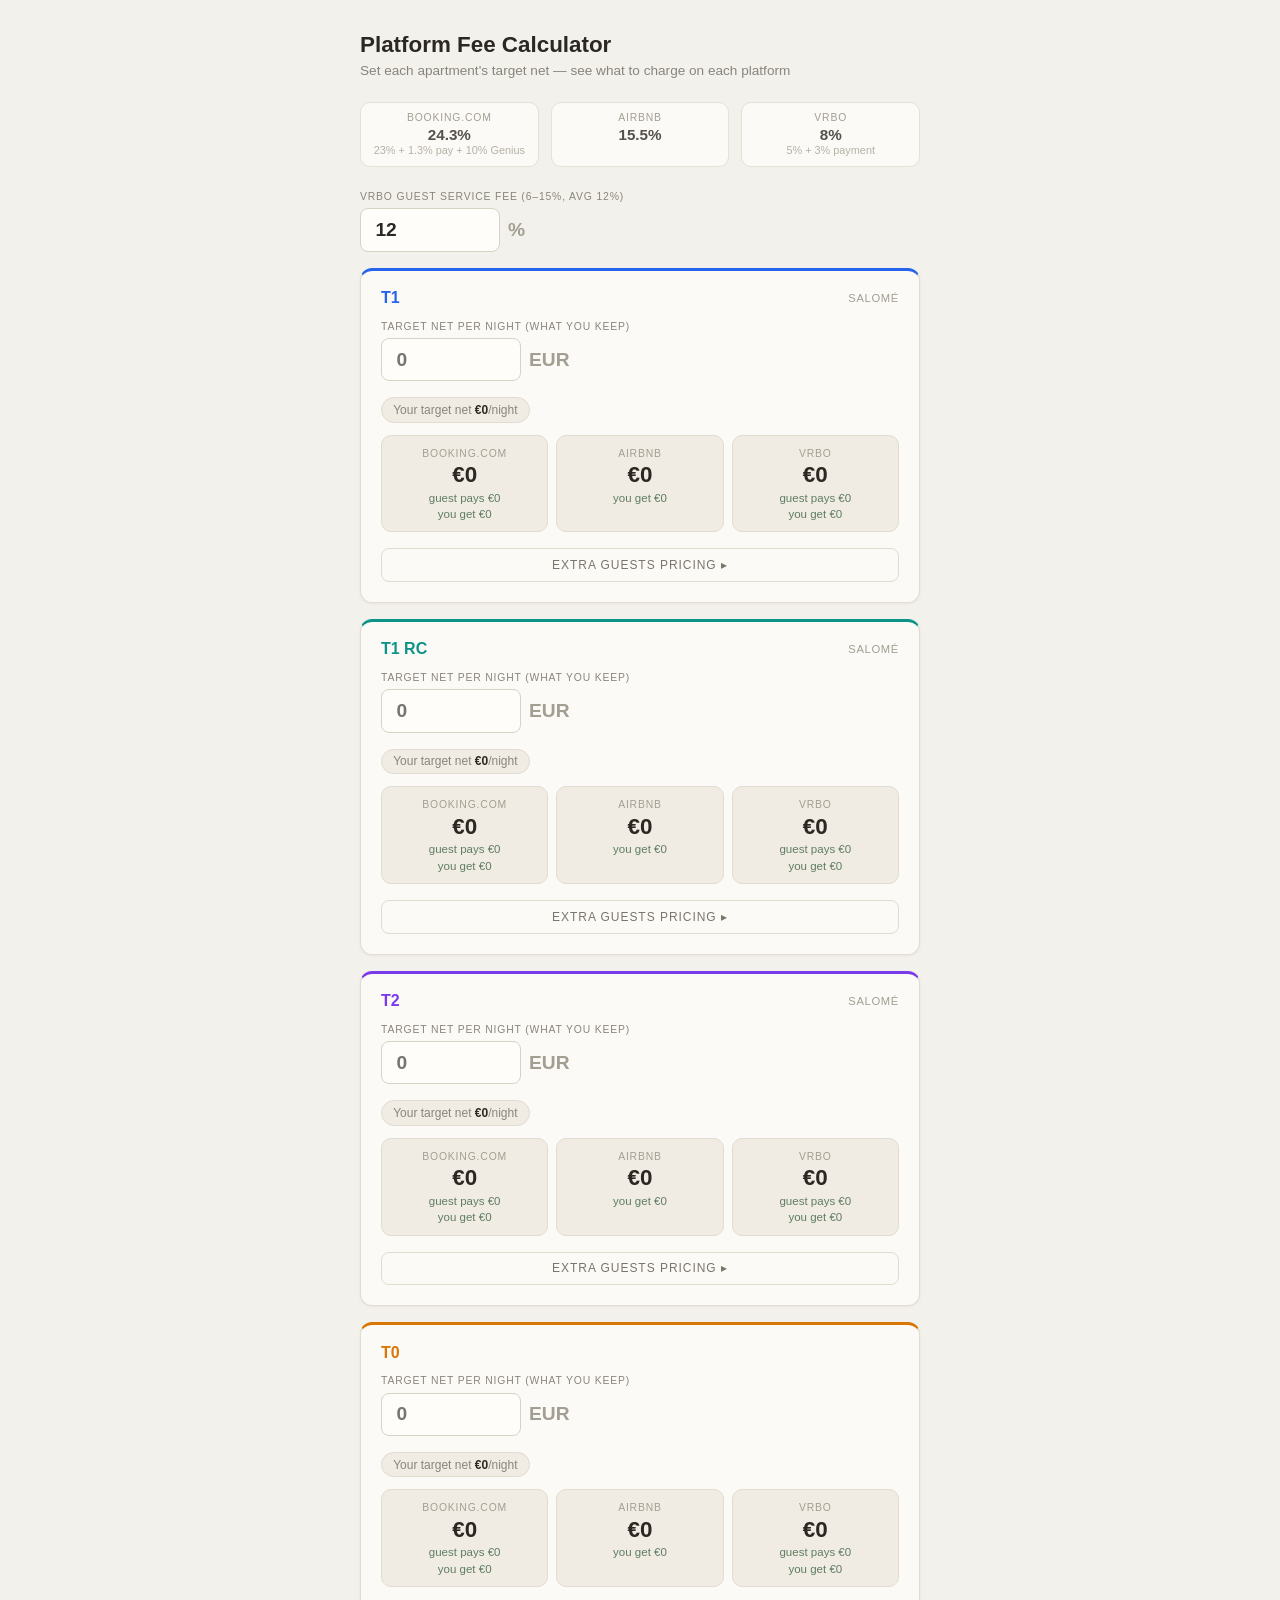
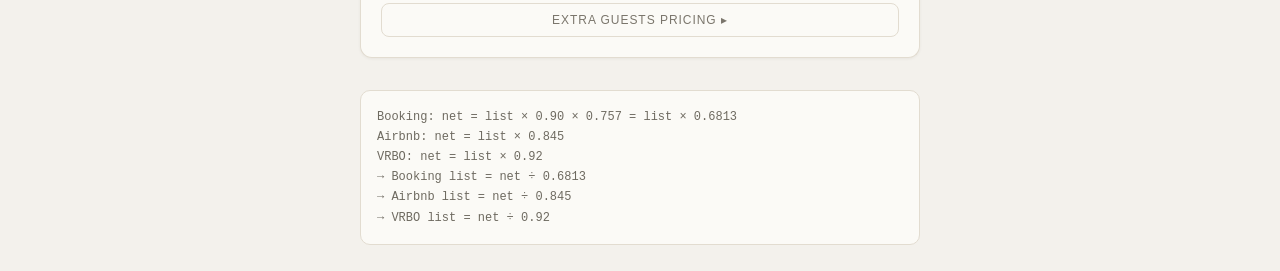
==== commit 90516d73: "Fix render crash that blocked pricing input; mellow warm palette" ====
--- a/fee-calculator.html
+++ b/fee-calculator.html
@@ -9,8 +9,8 @@
 
     body {
       font-family: -apple-system, BlinkMacSystemFont, 'Segoe UI', Roboto, sans-serif;
-      background: #f2f3f5;
-      color: #1f2430;
+      background: #f3f1ec;
+      color: #2b2925;
       min-height: 100vh;
       padding: 2rem 1rem;
     }
@@ -23,13 +23,13 @@
     h1 {
       font-size: 1.4rem;
       font-weight: 700;
-      color: #111827;
+      color: #2b2823;
       margin-bottom: 0.3rem;
     }
 
     .subtitle {
       font-size: 0.85rem;
-      color: #6b7280;
+      color: #8a857b;
       margin-bottom: 1.5rem;
     }
 
@@ -41,8 +41,8 @@
 
     .fee-badge {
       flex: 1;
-      background: #fff;
-      border: 1px solid #e5e7eb;
+      background: #fbfaf6;
+      border: 1px solid #e6e1d6;
       border-radius: 10px;
       padding: 0.6rem 0.75rem;
       text-align: center;
@@ -52,19 +52,19 @@
       font-size: 0.65rem;
       text-transform: uppercase;
       letter-spacing: 0.08em;
-      color: #9ca3af;
+      color: #a39e92;
       margin-bottom: 0.15rem;
     }
 
     .fee-badge .rate {
       font-size: 0.95rem;
       font-weight: 700;
-      color: #374151;
+      color: #55514a;
     }
 
     .fee-badge .extra {
       font-size: 0.68rem;
-      color: #b6bcc6;
+      color: #b6b1a6;
       margin-top: 0.1rem;
     }
 
@@ -77,7 +77,7 @@
       font-size: 0.65rem;
       text-transform: uppercase;
       letter-spacing: 0.08em;
-      color: #6b7280;
+      color: #8a857b;
       margin-bottom: 0.4rem;
     }
 
@@ -89,11 +89,11 @@
 
     .apt-input input {
       flex: 1;
-      background: #fff;
-      border: 1px solid #d1d5db;
+      background: #fffdf9;
+      border: 1px solid #d8d2c6;
       border-radius: 8px;
       padding: 0.6rem 0.9rem;
-      color: #111827;
+      color: #2b2925;
       font-size: 1.2rem;
       font-weight: 600;
       outline: none;
@@ -108,7 +108,7 @@
     .apt-input .currency {
       font-size: 1.2rem;
       font-weight: 600;
-      color: #9ca3af;
+      color: #a39e92;
     }
 
     .apartments {
@@ -118,12 +118,12 @@
     }
 
     .apt-card {
-      background: #fff;
-      border: 1px solid #e5e7eb;
-      border-top: 3px solid #cbd5e1;
+      background: #fbfaf6;
+      border: 1px solid #e2dcd0;
+      border-top: 3px solid #cfc9bc;
       border-radius: 12px;
       padding: 1.15rem 1.25rem 1.25rem;
-      box-shadow: 0 1px 3px rgba(15, 23, 42, 0.05);
+      box-shadow: 0 1px 3px rgba(60, 52, 40, 0.06);
     }
 
     .apt-header {
@@ -136,12 +136,12 @@
     .apt-name {
       font-size: 1rem;
       font-weight: 700;
-      color: #111827;
+      color: #2b2823;
     }
 
     .apt-location {
       font-size: 0.7rem;
-      color: #9ca3af;
+      color: #a39e92;
       text-transform: uppercase;
       letter-spacing: 0.06em;
     }
@@ -149,15 +149,15 @@
     .keep-badge {
       display: inline-block;
       font-size: 0.75rem;
-      color: #6b7280;
-      background: #f8fafc;
-      border: 1px solid #eef1f6;
+      color: #8a857b;
+      background: #f0ece3;
+      border: 1px solid #e2dcd0;
       border-radius: 999px;
       padding: 0.3rem 0.7rem;
       margin-bottom: 0.75rem;
     }
 
-    .keep-badge strong { color: #111827; font-weight: 700; }
+    .keep-badge strong { color: #2b2823; font-weight: 700; }
 
     .platforms {
       display: flex;
@@ -167,8 +167,8 @@
     .platform-col {
       flex: 1;
       text-align: center;
-      background: #f8fafc;
-      border: 1px solid #eef1f6;
+      background: #f0ece3;
+      border: 1px solid #e2dcd0;
       border-radius: 10px;
       padding: 0.75rem 0.35rem 0.7rem;
     }
@@ -177,20 +177,20 @@
       font-size: 0.65rem;
       text-transform: uppercase;
       letter-spacing: 0.08em;
-      color: #94a3b8;
+      color: #a39e92;
       margin-bottom: 0.35rem;
     }
 
     .platform-col .price {
       font-size: 1.4rem;
       font-weight: 700;
-      color: #111827;
+      color: #2b2823;
       line-height: 1;
     }
 
     .platform-col .net {
       font-size: 0.72rem;
-      color: #0f766e;
+      color: #5f7d63;
       margin-top: 0.3rem;
     }
 
@@ -203,10 +203,10 @@
       width: 100%;
       margin-top: 1rem;
       padding: 0.55rem;
-      background: #fff;
-      border: 1px solid #e5e7eb;
+      background: #fbfaf6;
+      border: 1px solid #e2dcd0;
       border-radius: 8px;
-      color: #64748b;
+      color: #7a756b;
       font-size: 0.75rem;
       text-transform: uppercase;
       letter-spacing: 0.08em;
@@ -215,14 +215,14 @@
     }
 
     .extra-toggle:hover {
-      border-color: #94a3b8;
-      color: #334155;
+      border-color: #b8b2a4;
+      color: #4a463f;
     }
 
     .extra-section {
       display: none;
       margin-top: 1rem;
-      border-top: 1px solid #eef1f6;
+      border-top: 1px solid #e6e1d6;
       padding-top: 1rem;
     }
 
@@ -230,12 +230,12 @@
 
     .extra-summary {
       font-size: 0.85rem;
-      color: #475569;
+      color: #6e6a60;
       line-height: 1.5;
       margin-bottom: 1rem;
     }
 
-    .extra-summary strong { color: #111827; }
+    .extra-summary strong { color: #2b2823; }
 
     .extra-inputs {
       display: flex;
@@ -255,46 +255,46 @@
 
     .extra-table th {
       text-align: left;
-      color: #94a3b8;
+      color: #a39e92;
       font-weight: 600;
       text-transform: uppercase;
       font-size: 0.65rem;
       letter-spacing: 0.06em;
       padding: 0.4rem 0.5rem;
-      border-bottom: 1px solid #eef1f6;
+      border-bottom: 1px solid #e6e1d6;
     }
 
     .extra-table td {
       padding: 0.45rem 0.5rem;
-      border-bottom: 1px solid #f1f5f9;
-      color: #475569;
+      border-bottom: 1px solid #ece8de;
+      color: #6e6a60;
       text-align: right;
     }
 
-    .extra-table td:first-child { text-align: left; color: #111827; font-weight: 600; }
-
-    .extra-table tr.base-row td { color: #b0b7c3; }
+    .extra-table td:first-child { text-align: left; color: #2b2823; font-weight: 600; }
+
+    .extra-table tr.base-row td { color: #b6b1a6; }
 
     .extra-table tr.match-row td {
-      background: #eef4ff;
-      color: #1e40af;
-    }
-
-    .extra-table td .nan { color: #9ca3af; }
+      background: #eef2f7;
+      color: #2b4a7a;
+    }
+
+    .extra-table td .nan { color: #a39e92; }
 
     .formula {
       margin-top: 2rem;
       padding: 1rem;
-      background: #fff;
-      border: 1px solid #e5e7eb;
+      background: #fbfaf6;
+      border: 1px solid #e2dcd0;
       border-radius: 10px;
       font-size: 0.75rem;
-      color: #6b7280;
+      color: #8a857b;
       line-height: 1.6;
     }
 
     .formula code {
-      color: #475569;
+      color: #6e6a60;
       font-family: 'SF Mono', 'Fira Code', monospace;
     }
 
@@ -404,10 +404,9 @@
         const accents = ['#2563eb', '#0d9488', '#7c3aed', '#d97706'];
         const accent = accents[idx % accents.length];
         card.style.borderTopColor = accent;
-        card.querySelector('.apt-name').style.color = accent;
         card.innerHTML = `
           <div class="apt-header">
-            <span class="apt-name">${apt.name}</span>
+            <span class="apt-name" style="color:${accent}">${apt.name}</span>
             ${apt.location ? `<span class="apt-location">${apt.location}</span>` : ''}
           </div>
           <div class="apt-input">
